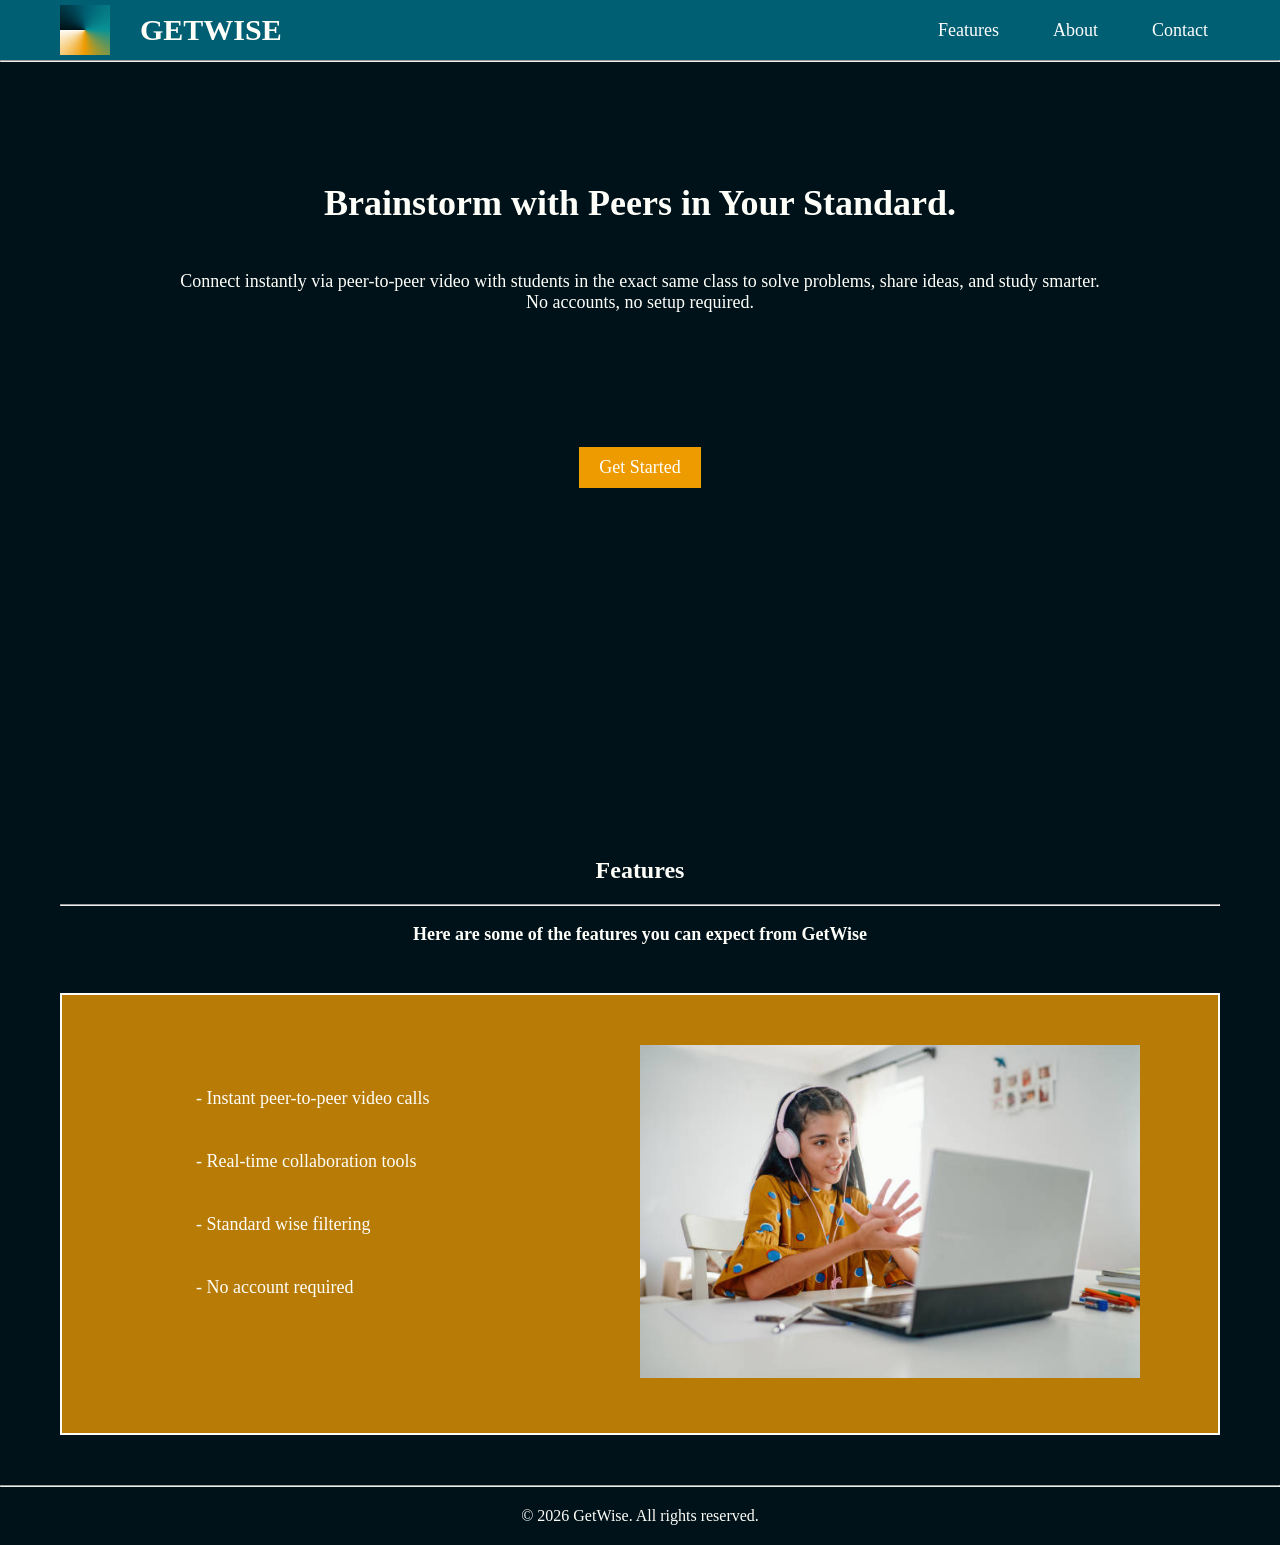
==== index.html @ ef7bf630 "Initial Commite with base ui and local camera" ====
<!doctype html>
<html lang="en">

<head>
	<meta charset="utf-8" />
	<meta name="viewport" content="width=device-width, initial-scale=1" />
	<title>GetWise</title>
	<meta name="description" content="GetWise - brainstorm your thoughts." />
	<link rel="icon" href="/favicon.ico" />
	<!-- Add your stylesheet here -->
	<link rel="stylesheet" href="css/styles.css" />
</head>

<body>
	<header>
		<nav class="navbar">
			<div class="logo-container">
				<img src="assets/images/logo.png" alt="GetWise Logo" class="logo-img">
				<a href="/" class="logo">GETWISE</a>
			</div>

			<ul class="nav-links">
				<li><a href="#features">Features</a></li>
				<li><a href="#about">About</a></li>
				<li><a href="#contact">Contact</a></li>
			</ul>
		</nav>

		<hr>
	</header>

	<main>
		<section class="hero-container">
			<div id="hero">
				<h1>Brainstorm with Peers in Your Standard.</h1><br>
				<p>Connect instantly via peer-to-peer video with students in the exact same class to solve problems,
					share ideas, and study smarter.<br> No accounts, no setup required.</p>
				<br><br>
				<a href="/templates/room.html" class="cta">Get Started</a>
			</div>
		</section>

		<section id="features">
			<h2>Features</h2>
			<hr><br>
			<p><B>Here are some of the features you can expect from GetWise</B></p>
			<br>
			<div class="features-container">
				<ul class="features-list">
					<li>&nbsp;&nbsp;&nbsp;&nbsp;&nbsp;&nbsp;&nbsp;&nbsp;&nbsp;&nbsp;&nbsp;&nbsp;- Instant peer-to-peer
						video calls</li><br><br>
					<li>&nbsp;&nbsp;&nbsp;&nbsp;&nbsp;&nbsp;&nbsp;&nbsp;&nbsp;&nbsp;&nbsp;&nbsp;- Real-time collaboration
						tools</li><br><br>
					<li>&nbsp;&nbsp;&nbsp;&nbsp;&nbsp;&nbsp;&nbsp;&nbsp;&nbsp;&nbsp;&nbsp;&nbsp;- Standard wise filtering
					</li><br><br>
					<li>&nbsp;&nbsp;&nbsp;&nbsp;&nbsp;&nbsp;&nbsp;&nbsp;&nbsp;&nbsp;&nbsp;&nbsp;- No account required</li><br><br>
				</ul>
				<div id="banner">
					<img src="assets/images/banner.png" alt="GetWise Banner" width="500px">
				</div>
			</div>
		</section>
	</main>
	<hr>
	<footer>
		<p>&copy; 2026 GetWise. All rights reserved.</p>
	</footer>

	<!-- Add your scripts here -->
	<script>
		console.log('GetWise loaded');
	</script>
</body>

</html>
---- css/styles.css ----
/* Reset */
*{
    margin: 0;
    padding: 0;
    box-sizing: border-box;
    background-color: #001219;
    color: #FFFFFA;
}

body {
    display: flex;
    flex-direction: column;
    min-height: 100vh; /* Full viewport height */
}

/* Navbar */
.navbar{
    display: flex;
    justify-content: space-between;
    align-items: center;
    background: #005F73;
    padding: 15px 60px;
    height: 60px;
}

/* Logo */
.logo-container{
    display: flex;
    align-items: center;
    gap: 10px;
    background: transparent;
}

.logo-img{
    width: 50px;
    height: 50px;
    background: transparent;
    margin-right: 20px;
}

.logo{
    font-size: 30px;
    font-weight: bold;
    color: #FFFFFA;
    text-decoration: none;
    background: transparent;
}

/* Navigation */
.nav-links{
    display: flex;
    list-style: none;
    gap: 30px;
    background: transparent;
}

.nav-links li{
    background: transparent;
}

.nav-links a{
    color: white;
    text-decoration: none;
    font-size: 18px;
    font-weight: 500;
    padding: 8px 12px;
    border-radius: 5px;
    transition: 0.3s ease;
    background: transparent;
}

main {
    flex: 1;
}

.hero-container {
    margin: auto;
    margin-top: 70px;
    font-size: 24px;
    justify-content: space-between;
    align-items: center;
    text-align: center;
    padding: 50px 60px;
    height: 70vh;
    width: 100%;
}
.hero-container h1 {
    font-size: 36px;
    margin-bottom: 20px;
}
.hero-container p {
    font-size: 18px;
    margin-bottom: 30px;
}
.hero-container .cta {
    display: inline-block;
    padding: 10px 20px;
    background-color: #EE9B00;
    color: #FFFFFA;
    text-decoration: none;
    font-size: 18px;
    transition: background-color 0.3s ease;
    margin-top: 50px;
}

#banner {
    background-color:transparent;
    overflow: hidden;
    margin:auto;
    width: 50%;
}

.features-container {
    padding: 50px 60px;
    display: flex;
    background-color: #ee9b00c5;
    border: 2px solid #FFFFFA;
    font-size: 18px;
}

#features{
    background-color:transparent;
    margin-top: 45px;
    justify-content: space-around;
    padding: 50px 60px;
}

#features h2{
    background-color:transparent;
    text-align: center;
    font-size: 24px;
    margin-bottom: 20px;
}
#features p{
    background-color:transparent;
    text-align: center;
    font-size: 18px;
    margin-bottom: 30px;
}


.features-list {
    background-color:transparent;
    justify-content: space-around;
    gap: 20px;
    flex-wrap: wrap;
    text-decoration: none;
    list-style: none;
    width: 50%;
    margin: auto;
    padding: 20px;
}
.features-list li {
    background-color:transparent;
}

footer {
    padding: 20px;
    margin-top: auto; 
    text-align: center;
    align-items: center;
}
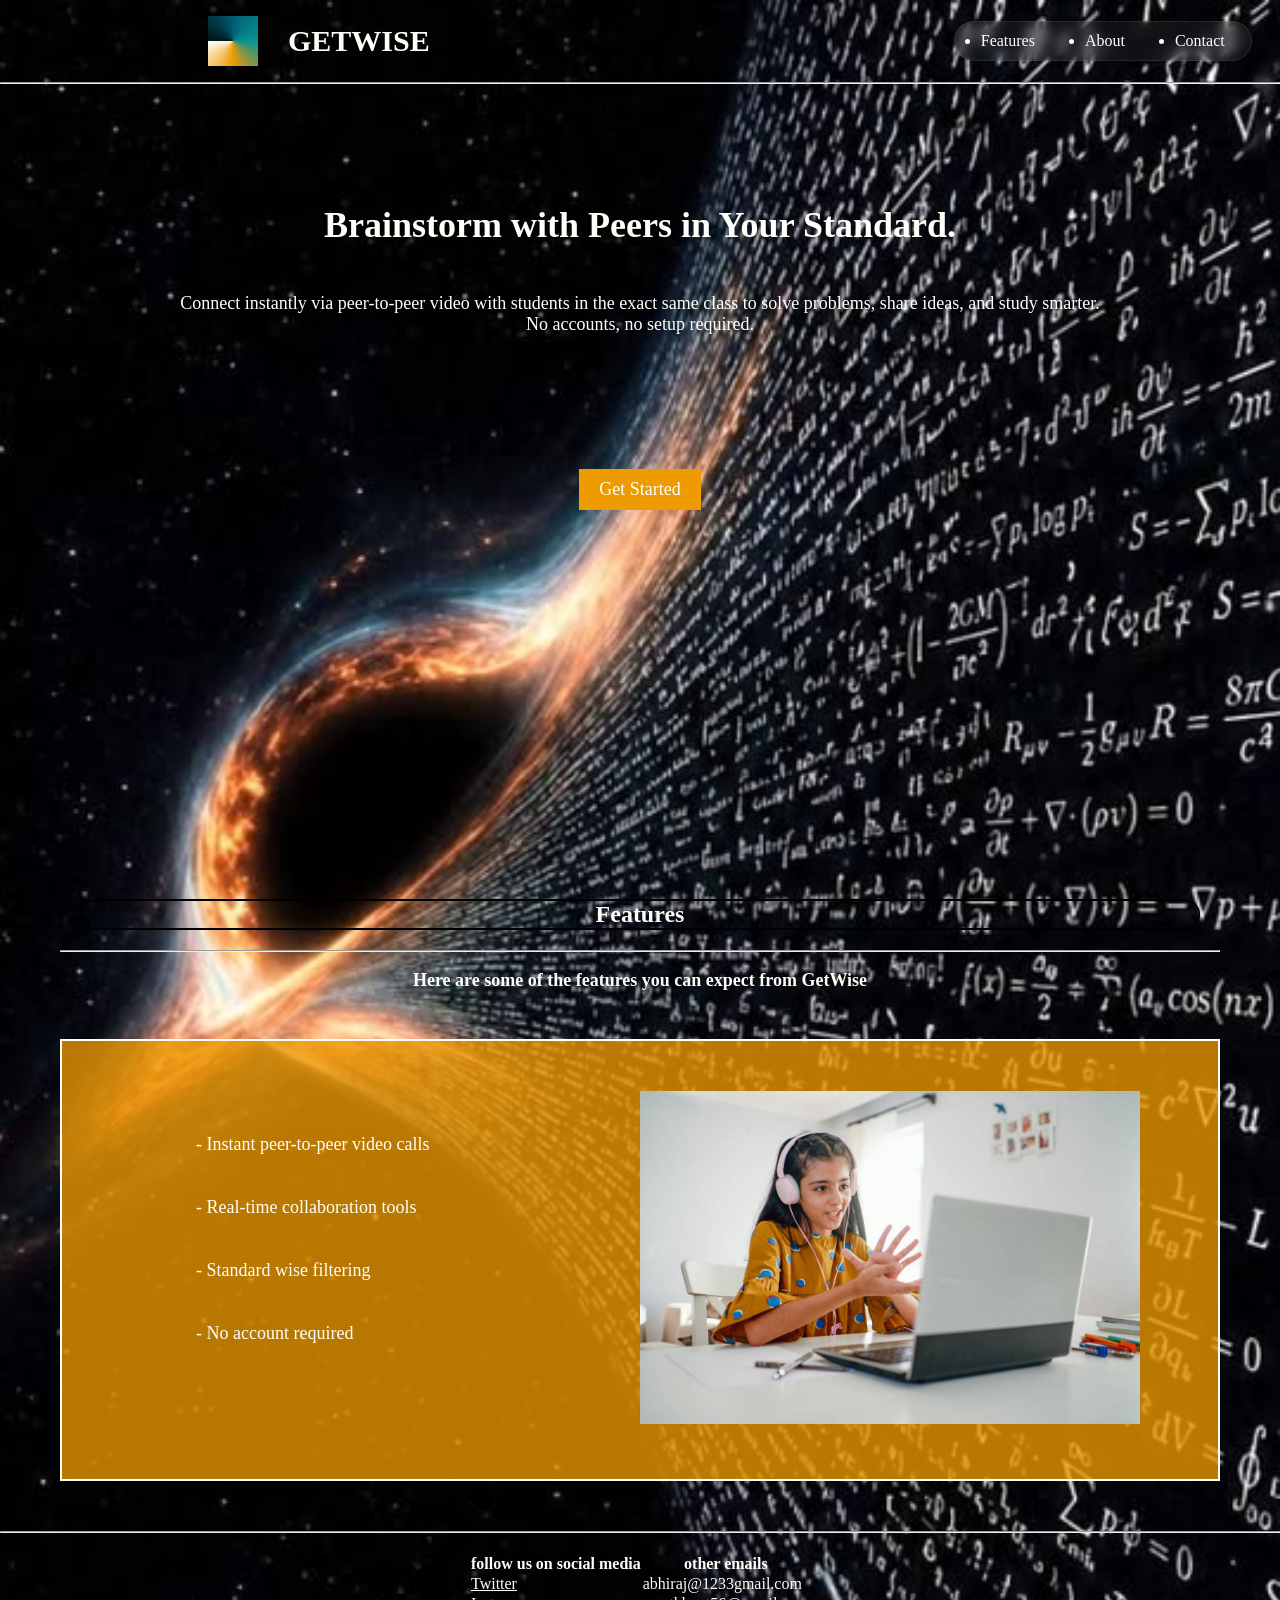
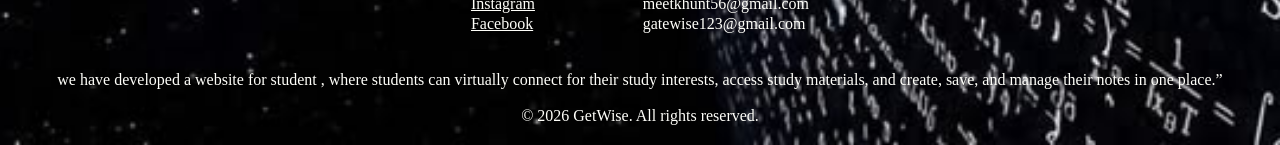
==== commit bff47480: "Update UI styles, add footer content, background assets, and .gitignore" ====
--- a/index.html
+++ b/index.html
@@ -41,7 +41,8 @@
 		</section>
 
 		<section id="features">
-			<h2>Features</h2>
+			<h2>
+			Features</h2>
 			<hr><br>
 			<p><B>Here are some of the features you can expect from GetWise</B></p>
 			<br>
@@ -63,11 +64,33 @@
 	</main>
 	<hr>
 	<footer>
+	<center>
+		<table>
+  <tr>
+    <th>follow us on social media</th>
+    <th>other emails</th>
+  </tr>
+  <tr>
+    <td><a href="https://twitter.com" target="_blank">Twitter</a></td>
+    <td>abhiraj@1233gmail.com</td>
+  </tr>
+  <tr>
+    <td><a href="https://instagram.com" target="_blank">Instagram</a></td>
+    <td>meetkhunt56@gmail.com</td>
+  </tr>
+  <tr>
+    <td><a href="https://facebook.com" target="_blank">Facebook</a></td>
+    <td>gatewise123@gmail.com</td>
+  </tr>
+</table>
+</center><br><br>
+
+<p>we have developed a website for student , where students can virtually connect for their study interests, access study materials, and create, save, and manage their notes in one place.”</p><br>
 		<p>&copy; 2026 GetWise. All rights reserved.</p>
 	</footer>
 
 	<!-- Add your scripts here -->
-	<script>
+	<script> 
 		console.log('GetWise loaded');
 	</script>
 </body>
--- a/css/styles.css
+++ b/css/styles.css
@@ -1,13 +1,17 @@
 /* Reset */
 *{
+    
     margin: 0;
     padding: 0;
     box-sizing: border-box;
-    background-color: #001219;
     color: #FFFFFA;
 }
 
 body {
+    background-image: url('../assets/images/blackhole-bg.png');
+    background-repeat: no-repeat;
+    background-size: cover;
+    background-position: center;
     display: flex;
     flex-direction: column;
     min-height: 100vh; /* Full viewport height */
@@ -15,12 +19,13 @@
 
 /* Navbar */
 .navbar{
+    margin-left: 180px;
+  width: 90%;
+    max-width: 1100px;
     display: flex;
+    align-items: center;
     justify-content: space-between;
-    align-items: center;
-    background: #005F73;
-    padding: 15px 60px;
-    height: 60px;
+    padding: 16px 28px;
 }
 
 /* Logo */
@@ -48,10 +53,18 @@
 
 /* Navigation */
 .nav-links{
-    display: flex;
-    list-style: none;
-    gap: 30px;
-    background: transparent;
+
+    position: left;
+   display: flex;
+    align-items: center;
+    gap: 50px;
+    background: rgba(255, 255, 255, 0.06);
+    border: 1px solid rgba(255, 255, 255, 0.08);
+    padding: 10px 26px;
+    border-radius: 999px;
+    backdrop-filter: blur(6px);
+
+    
 }
 
 .nav-links li{
@@ -61,13 +74,15 @@
 .nav-links a{
     color: white;
     text-decoration: none;
-    font-size: 18px;
-    font-weight: 500;
-    padding: 8px 12px;
-    border-radius: 5px;
-    transition: 0.3s ease;
-    background: transparent;
+    margin-left: 20px;
 }
+.nav-links a:first-child {
+    margin-left: 0;
+  }
+ 
+  .right-side {
+    color: white;
+  }
 
 main {
     flex: 1;
@@ -126,6 +141,7 @@
 }
 
 #features h2{
+    border: 2px solid black;background-color: #7D8491; margin: 20px; border-radius: 30px;
     background-color:transparent;
     text-align: center;
     font-size: 24px;
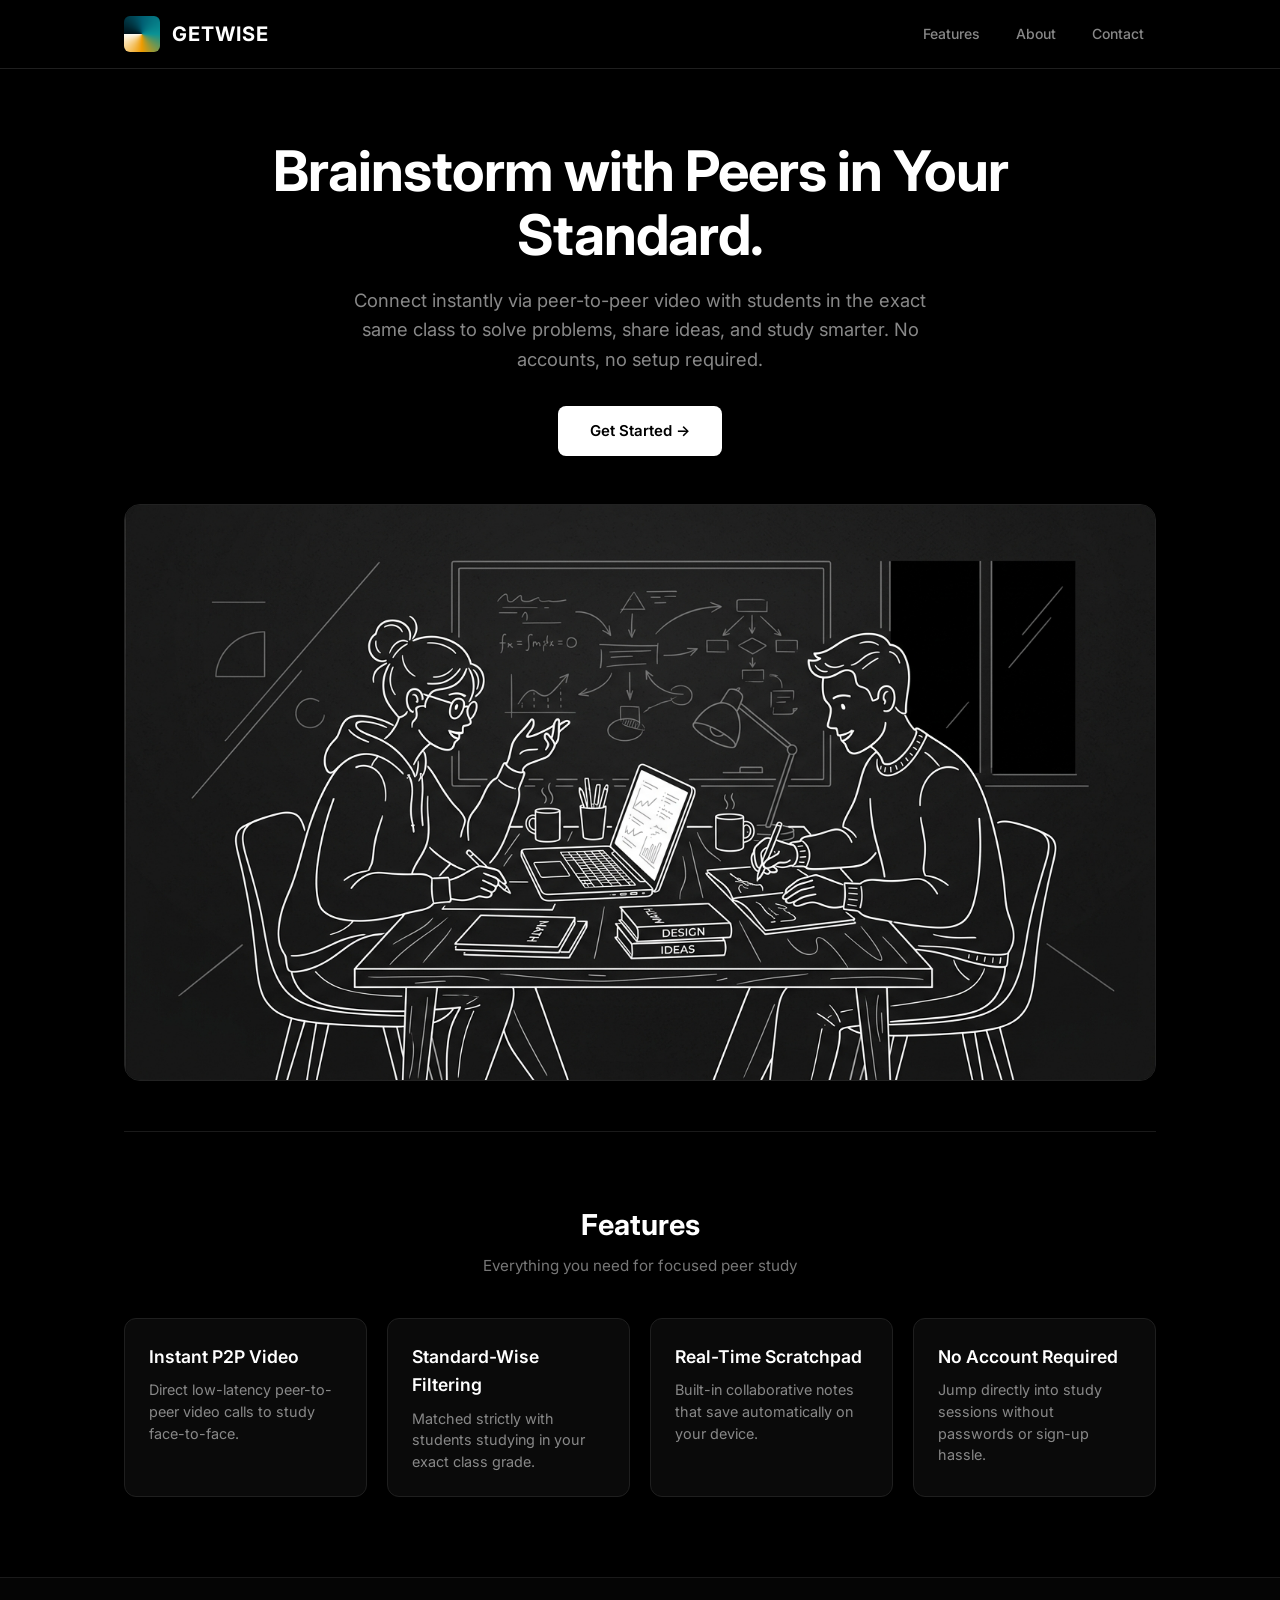
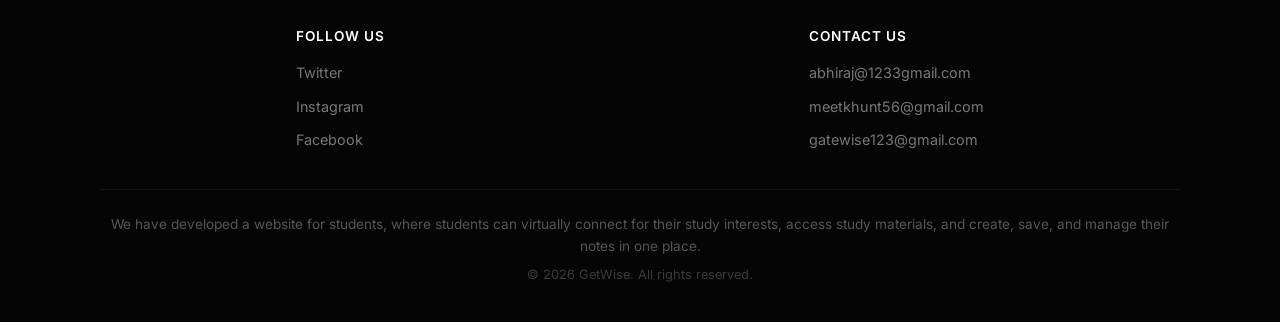
==== commit 4486a06c: "Refactor UI with minimal black and white theme and study illustration" ====
--- a/index.html
+++ b/index.html
@@ -4,19 +4,21 @@
 <head>
 	<meta charset="utf-8" />
 	<meta name="viewport" content="width=device-width, initial-scale=1" />
-	<title>GetWise</title>
-	<meta name="description" content="GetWise - brainstorm your thoughts." />
-	<link rel="icon" href="/favicon.ico" />
-	<!-- Add your stylesheet here -->
+	<title>GetWise — Brainstorm with Peers</title>
+	<meta name="description" content="Connect instantly via peer-to-peer video with students in the exact same class." />
+	<link rel="icon" href="assets/icons/favicon.ico" />
+	<link rel="preconnect" href="https://fonts.googleapis.com">
+	<link rel="preconnect" href="https://fonts.gstatic.com" crossorigin>
+	<link href="https://fonts.googleapis.com/css2?family=Inter:wght@400;500;600;700&display=swap" rel="stylesheet">
 	<link rel="stylesheet" href="css/styles.css" />
 </head>
 
 <body>
-	<header>
+	<header class="header">
 		<nav class="navbar">
 			<div class="logo-container">
 				<img src="assets/images/logo.png" alt="GetWise Logo" class="logo-img">
-				<a href="/" class="logo">GETWISE</a>
+				<a href="index.html" class="logo">GETWISE</a>
 			</div>
 
 			<ul class="nav-links">
@@ -25,71 +27,76 @@
 				<li><a href="#contact">Contact</a></li>
 			</ul>
 		</nav>
-
-		<hr>
 	</header>
 
 	<main>
+		<!-- Hero Section -->
 		<section class="hero-container">
 			<div id="hero">
-				<h1>Brainstorm with Peers in Your Standard.</h1><br>
-				<p>Connect instantly via peer-to-peer video with students in the exact same class to solve problems,
-					share ideas, and study smarter.<br> No accounts, no setup required.</p>
-				<br><br>
-				<a href="/templates/room.html" class="cta">Get Started</a>
+				<h1>Brainstorm with Peers in Your Standard.</h1>
+				<p>Connect instantly via peer-to-peer video with students in the exact same class to solve problems, share ideas, and study smarter. No accounts, no setup required.</p>
+				<a href="templates/room.html" class="cta">Get Started &rarr;</a>
+			</div>
+
+			<div class="hero-illustration">
+				<img src="assets/images/study-illustration.jpg" alt="Students studying together illustration">
 			</div>
 		</section>
 
+		<!-- Features Section -->
 		<section id="features">
-			<h2>
-			Features</h2>
-			<hr><br>
-			<p><B>Here are some of the features you can expect from GetWise</B></p>
-			<br>
-			<div class="features-container">
-				<ul class="features-list">
-					<li>&nbsp;&nbsp;&nbsp;&nbsp;&nbsp;&nbsp;&nbsp;&nbsp;&nbsp;&nbsp;&nbsp;&nbsp;- Instant peer-to-peer
-						video calls</li><br><br>
-					<li>&nbsp;&nbsp;&nbsp;&nbsp;&nbsp;&nbsp;&nbsp;&nbsp;&nbsp;&nbsp;&nbsp;&nbsp;- Real-time collaboration
-						tools</li><br><br>
-					<li>&nbsp;&nbsp;&nbsp;&nbsp;&nbsp;&nbsp;&nbsp;&nbsp;&nbsp;&nbsp;&nbsp;&nbsp;- Standard wise filtering
-					</li><br><br>
-					<li>&nbsp;&nbsp;&nbsp;&nbsp;&nbsp;&nbsp;&nbsp;&nbsp;&nbsp;&nbsp;&nbsp;&nbsp;- No account required</li><br><br>
-				</ul>
-				<div id="banner">
-					<img src="assets/images/banner.png" alt="GetWise Banner" width="500px">
+			<h2>Features</h2>
+			<p class="features-subtitle">Everything you need for focused peer study</p>
+
+			<div class="features-grid">
+				<div class="feature-card">
+					<h3>Instant P2P Video</h3>
+					<p>Direct low-latency peer-to-peer video calls to study face-to-face.</p>
+				</div>
+				<div class="feature-card">
+					<h3>Standard-Wise Filtering</h3>
+					<p>Matched strictly with students studying in your exact class grade.</p>
+				</div>
+				<div class="feature-card">
+					<h3>Real-Time Scratchpad</h3>
+					<p>Built-in collaborative notes that save automatically on your device.</p>
+				</div>
+				<div class="feature-card">
+					<h3>No Account Required</h3>
+					<p>Jump directly into study sessions without passwords or sign-up hassle.</p>
 				</div>
 			</div>
 		</section>
 	</main>
-	<hr>
-	<footer>
-	<center>
-		<table>
-  <tr>
-    <th>follow us on social media</th>
-    <th>other emails</th>
-  </tr>
-  <tr>
-    <td><a href="https://twitter.com" target="_blank">Twitter</a></td>
-    <td>abhiraj@1233gmail.com</td>
-  </tr>
-  <tr>
-    <td><a href="https://instagram.com" target="_blank">Instagram</a></td>
-    <td>meetkhunt56@gmail.com</td>
-  </tr>
-  <tr>
-    <td><a href="https://facebook.com" target="_blank">Facebook</a></td>
-    <td>gatewise123@gmail.com</td>
-  </tr>
-</table>
-</center><br><br>
 
-<p>we have developed a website for student , where students can virtually connect for their study interests, access study materials, and create, save, and manage their notes in one place.”</p><br>
-		<p>&copy; 2026 GetWise. All rights reserved.</p>
+	<!-- Footer Section -->
+	<footer id="contact">
+		<div class="footer-content">
+			<div class="footer-section">
+				<h3>Follow Us</h3>
+				<ul class="footer-links">
+					<li><a href="https://twitter.com" target="_blank" rel="noopener noreferrer">Twitter</a></li>
+					<li><a href="https://instagram.com" target="_blank" rel="noopener noreferrer">Instagram</a></li>
+					<li><a href="https://facebook.com" target="_blank" rel="noopener noreferrer">Facebook</a></li>
+				</ul>
+			</div>
+
+			<div class="footer-section">
+				<h3>Contact Us</h3>
+				<ul class="footer-links">
+					<li><a href="mailto:abhiraj@1233gmail.com">abhiraj@1233gmail.com</a></li>
+					<li><a href="mailto:meetkhunt56@gmail.com">meetkhunt56@gmail.com</a></li>
+					<li><a href="mailto:gatewise123@gmail.com">gatewise123@gmail.com</a></li>
+				</ul>
+			</div>
+		</div>
+
+		<div class="footer-bottom">
+			<p id="about">We have developed a website for students, where students can virtually connect for their study interests, access study materials, and create, save, and manage their notes in one place.</p>
+			<p class="copyright">&copy; 2026 GetWise. All rights reserved.</p>
+		</div>
 	</footer>
 
-	<!-- Add your scripts here -->
 	<script> 
 		console.log('GetWise loaded');
 	</script>
--- a/css/styles.css
+++ b/css/styles.css
@@ -1,178 +1,294 @@
-/* Reset */
-*{
-    
+/* ==========================================================================
+   GetWise - Minimal Black & White Theme
+   ========================================================================== */
+
+/* Base Reset */
+* {
     margin: 0;
     padding: 0;
     box-sizing: border-box;
-    color: #FFFFFA;
 }
 
 body {
-    background-image: url('../assets/images/blackhole-bg.png');
-    background-repeat: no-repeat;
-    background-size: cover;
-    background-position: center;
+    font-family: 'Inter', -apple-system, BlinkMacSystemFont, 'Segoe UI', Roboto, sans-serif;
+    background-color: #000000;
+    color: #ededed;
     display: flex;
     flex-direction: column;
-    min-height: 100vh; /* Full viewport height */
-}
-
-/* Navbar */
-.navbar{
-    margin-left: 180px;
-  width: 90%;
-    max-width: 1100px;
+    min-height: 100vh;
+    line-height: 1.6;
+    -webkit-font-smoothing: antialiased;
+}
+
+/* Header & Navbar */
+.header {
+    position: sticky;
+    top: 0;
+    z-index: 100;
+    background: rgba(0, 0, 0, 0.85);
+    backdrop-filter: blur(10px);
+    -webkit-backdrop-filter: blur(10px);
+    border-bottom: 1px solid #1f1f1f;
+}
+
+.navbar {
+    width: 100%;
+    max-width: 1080px;
+    margin: 0 auto;
     display: flex;
     align-items: center;
     justify-content: space-between;
-    padding: 16px 28px;
-}
-
-/* Logo */
-.logo-container{
+    padding: 16px 24px;
+}
+
+.logo-container {
     display: flex;
     align-items: center;
-    gap: 10px;
-    background: transparent;
-}
-
-.logo-img{
-    width: 50px;
-    height: 50px;
-    background: transparent;
-    margin-right: 20px;
-}
-
-.logo{
-    font-size: 30px;
-    font-weight: bold;
-    color: #FFFFFA;
-    text-decoration: none;
-    background: transparent;
-}
-
-/* Navigation */
-.nav-links{
-
-    position: left;
-   display: flex;
+    gap: 12px;
+    text-decoration: none;
+}
+
+.logo-img {
+    width: 36px;
+    height: 36px;
+    object-fit: contain;
+    border-radius: 6px;
+}
+
+.logo {
+    font-size: 20px;
+    font-weight: 700;
+    color: #ffffff;
+    letter-spacing: 1px;
+    text-decoration: none;
+}
+
+.nav-links {
+    display: flex;
     align-items: center;
-    gap: 50px;
-    background: rgba(255, 255, 255, 0.06);
-    border: 1px solid rgba(255, 255, 255, 0.08);
-    padding: 10px 26px;
-    border-radius: 999px;
-    backdrop-filter: blur(6px);
-
-    
-}
-
-.nav-links li{
-    background: transparent;
-}
-
-.nav-links a{
-    color: white;
-    text-decoration: none;
-    margin-left: 20px;
-}
-.nav-links a:first-child {
-    margin-left: 0;
-  }
- 
-  .right-side {
-    color: white;
-  }
-
+    gap: 12px;
+    list-style: none;
+}
+
+.nav-links a {
+    color: #888888;
+    text-decoration: none;
+    font-size: 14px;
+    font-weight: 500;
+    padding: 6px 12px;
+    border-radius: 6px;
+    transition: color 0.2s ease, background-color 0.2s ease;
+}
+
+.nav-links a:hover {
+    color: #ffffff;
+    background-color: #141414;
+}
+
+/* Main Content Container */
 main {
     flex: 1;
-}
-
+    width: 100%;
+    max-width: 1080px;
+    margin: 0 auto;
+    padding: 0 24px;
+}
+
+/* Hero Section */
 .hero-container {
-    margin: auto;
-    margin-top: 70px;
-    font-size: 24px;
-    justify-content: space-between;
-    align-items: center;
-    text-align: center;
-    padding: 50px 60px;
-    height: 70vh;
+    text-align: center;
+    padding: 70px 0 50px;
+}
+
+#hero h1 {
+    font-size: clamp(2.2rem, 4.5vw, 3.5rem);
+    font-weight: 700;
+    color: #ffffff;
+    letter-spacing: -1px;
+    line-height: 1.15;
+    margin-bottom: 18px;
+    max-width: 820px;
+    margin-left: auto;
+    margin-right: auto;
+}
+
+#hero p {
+    font-size: clamp(1rem, 1.8vw, 1.15rem);
+    color: #888888;
+    max-width: 620px;
+    margin: 0 auto 32px;
+}
+
+/* High Contrast CTA Button */
+.cta {
+    display: inline-block;
+    padding: 13px 32px;
+    background-color: #ffffff;
+    color: #000000;
+    text-decoration: none;
+    font-size: 15px;
+    font-weight: 600;
+    border-radius: 8px;
+    transition: background-color 0.2s ease, transform 0.15s ease;
+}
+
+.cta:hover {
+    background-color: #e5e5e5;
+    transform: translateY(-2px);
+}
+
+.cta:active {
+    transform: translateY(0);
+}
+
+/* Hero Illustration */
+.hero-illustration {
+    margin-top: 48px;
+    border-radius: 16px;
+    overflow: hidden;
+    border: 1px solid #222222;
+    background-color: #080808;
+    box-shadow: 0 20px 40px rgba(0, 0, 0, 0.8);
+}
+
+.hero-illustration img {
     width: 100%;
-}
-.hero-container h1 {
-    font-size: 36px;
-    margin-bottom: 20px;
-}
-.hero-container p {
-    font-size: 18px;
-    margin-bottom: 30px;
-}
-.hero-container .cta {
-    display: inline-block;
-    padding: 10px 20px;
-    background-color: #EE9B00;
-    color: #FFFFFA;
-    text-decoration: none;
-    font-size: 18px;
-    transition: background-color 0.3s ease;
-    margin-top: 50px;
-}
-
-#banner {
-    background-color:transparent;
-    overflow: hidden;
-    margin:auto;
-    width: 50%;
-}
-
-.features-container {
-    padding: 50px 60px;
-    display: flex;
-    background-color: #ee9b00c5;
-    border: 2px solid #FFFFFA;
-    font-size: 18px;
-}
-
-#features{
-    background-color:transparent;
-    margin-top: 45px;
+    height: auto;
+    display: block;
+}
+
+/* Features Section */
+#features {
+    padding: 70px 0 80px;
+    border-top: 1px solid #1a1a1a;
+}
+
+#features h2 {
+    text-align: center;
+    font-size: 1.8rem;
+    font-weight: 700;
+    color: #ffffff;
+    margin-bottom: 6px;
+}
+
+.features-subtitle {
+    text-align: center;
+    color: #777777;
+    font-size: 0.95rem;
+    margin-bottom: 40px;
+}
+
+.features-grid {
+    display: grid;
+    grid-template-columns: repeat(auto-fit, minmax(230px, 1fr));
+    gap: 20px;
+}
+
+.feature-card {
+    background-color: #0a0a0a;
+    border: 1px solid #1f1f1f;
+    border-radius: 12px;
+    padding: 24px;
+    transition: border-color 0.2s ease, background-color 0.2s ease;
+}
+
+.feature-card:hover {
+    border-color: #383838;
+    background-color: #111111;
+}
+
+.feature-card h3 {
+    font-size: 1.1rem;
+    font-weight: 600;
+    color: #ffffff;
+    margin-bottom: 8px;
+}
+
+.feature-card p {
+    font-size: 0.9rem;
+    color: #888888;
+    line-height: 1.5;
+}
+
+/* Footer */
+footer {
+    border-top: 1px solid #1a1a1a;
+    background-color: #050505;
+    padding: 48px 24px 28px;
+}
+
+.footer-content {
+    max-width: 1080px;
+    margin: 0 auto 36px;
+    display: flex;
     justify-content: space-around;
-    padding: 50px 60px;
-}
-
-#features h2{
-    border: 2px solid black;background-color: #7D8491; margin: 20px; border-radius: 30px;
-    background-color:transparent;
-    text-align: center;
-    font-size: 24px;
-    margin-bottom: 20px;
-}
-#features p{
-    background-color:transparent;
-    text-align: center;
-    font-size: 18px;
-    margin-bottom: 30px;
-}
-
-
-.features-list {
-    background-color:transparent;
-    justify-content: space-around;
-    gap: 20px;
+    gap: 32px;
     flex-wrap: wrap;
-    text-decoration: none;
+}
+
+.footer-section h3 {
+    font-size: 0.85rem;
+    font-weight: 600;
+    text-transform: uppercase;
+    letter-spacing: 1px;
+    color: #ffffff;
+    margin-bottom: 12px;
+}
+
+.footer-links {
     list-style: none;
-    width: 50%;
-    margin: auto;
-    padding: 20px;
-}
-.features-list li {
-    background-color:transparent;
-}
-
-footer {
-    padding: 20px;
-    margin-top: auto; 
-    text-align: center;
-    align-items: center;
+    display: flex;
+    flex-direction: column;
+    gap: 8px;
+}
+
+.footer-links a {
+    color: #777777;
+    text-decoration: none;
+    font-size: 0.9rem;
+    transition: color 0.2s ease;
+}
+
+.footer-links a:hover {
+    color: #ffffff;
+}
+
+.footer-bottom {
+    max-width: 1080px;
+    margin: 0 auto;
+    padding-top: 24px;
+    border-top: 1px solid #141414;
+    text-align: center;
+}
+
+.footer-bottom p {
+    color: #555555;
+    font-size: 0.85rem;
+    line-height: 1.6;
+    margin-bottom: 8px;
+}
+
+.footer-bottom .copyright {
+    color: #3a3a3a;
+    font-size: 0.8rem;
+}
+
+/* Responsive */
+@media (max-width: 768px) {
+    .navbar {
+        padding: 14px 18px;
+    }
+
+    .hero-container {
+        padding: 50px 0 36px;
+    }
+
+    .hero-illustration {
+        margin-top: 32px;
+    }
+
+    .footer-content {
+        flex-direction: column;
+        text-align: center;
+    }
 }
